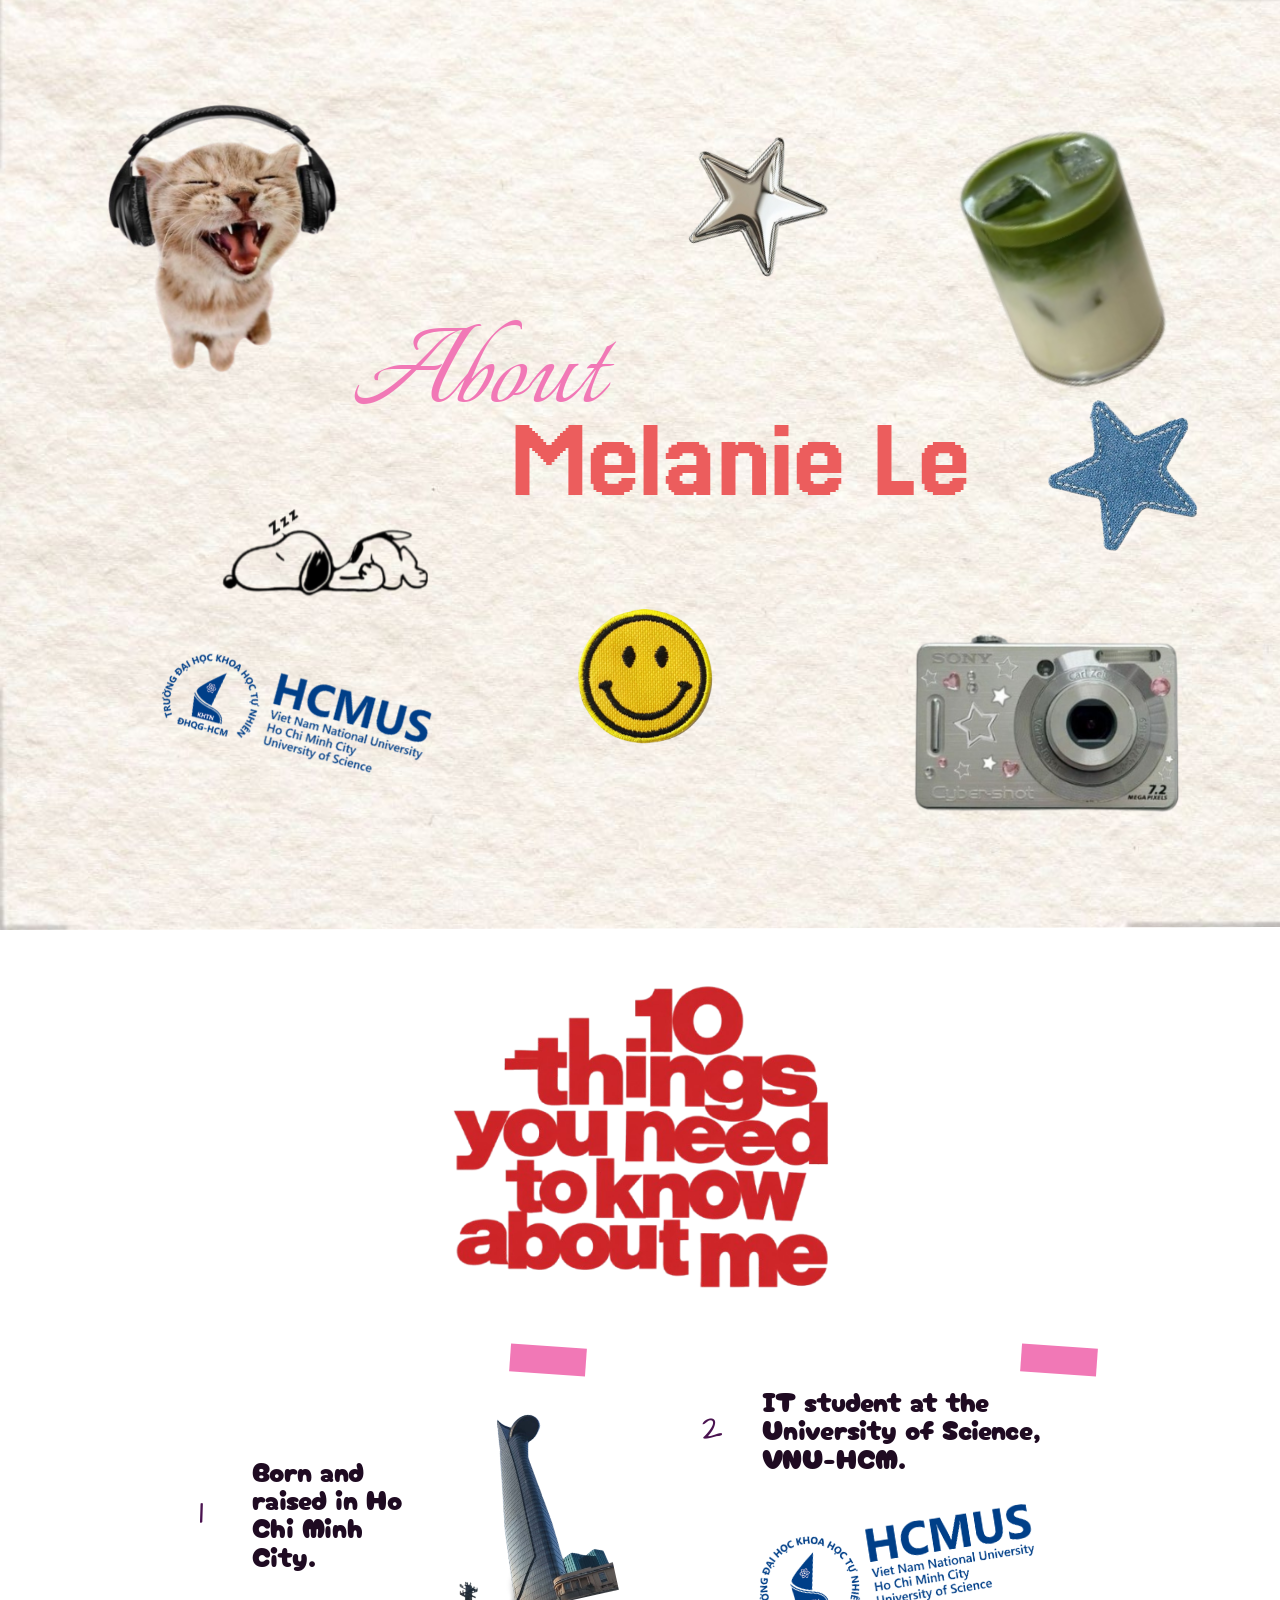
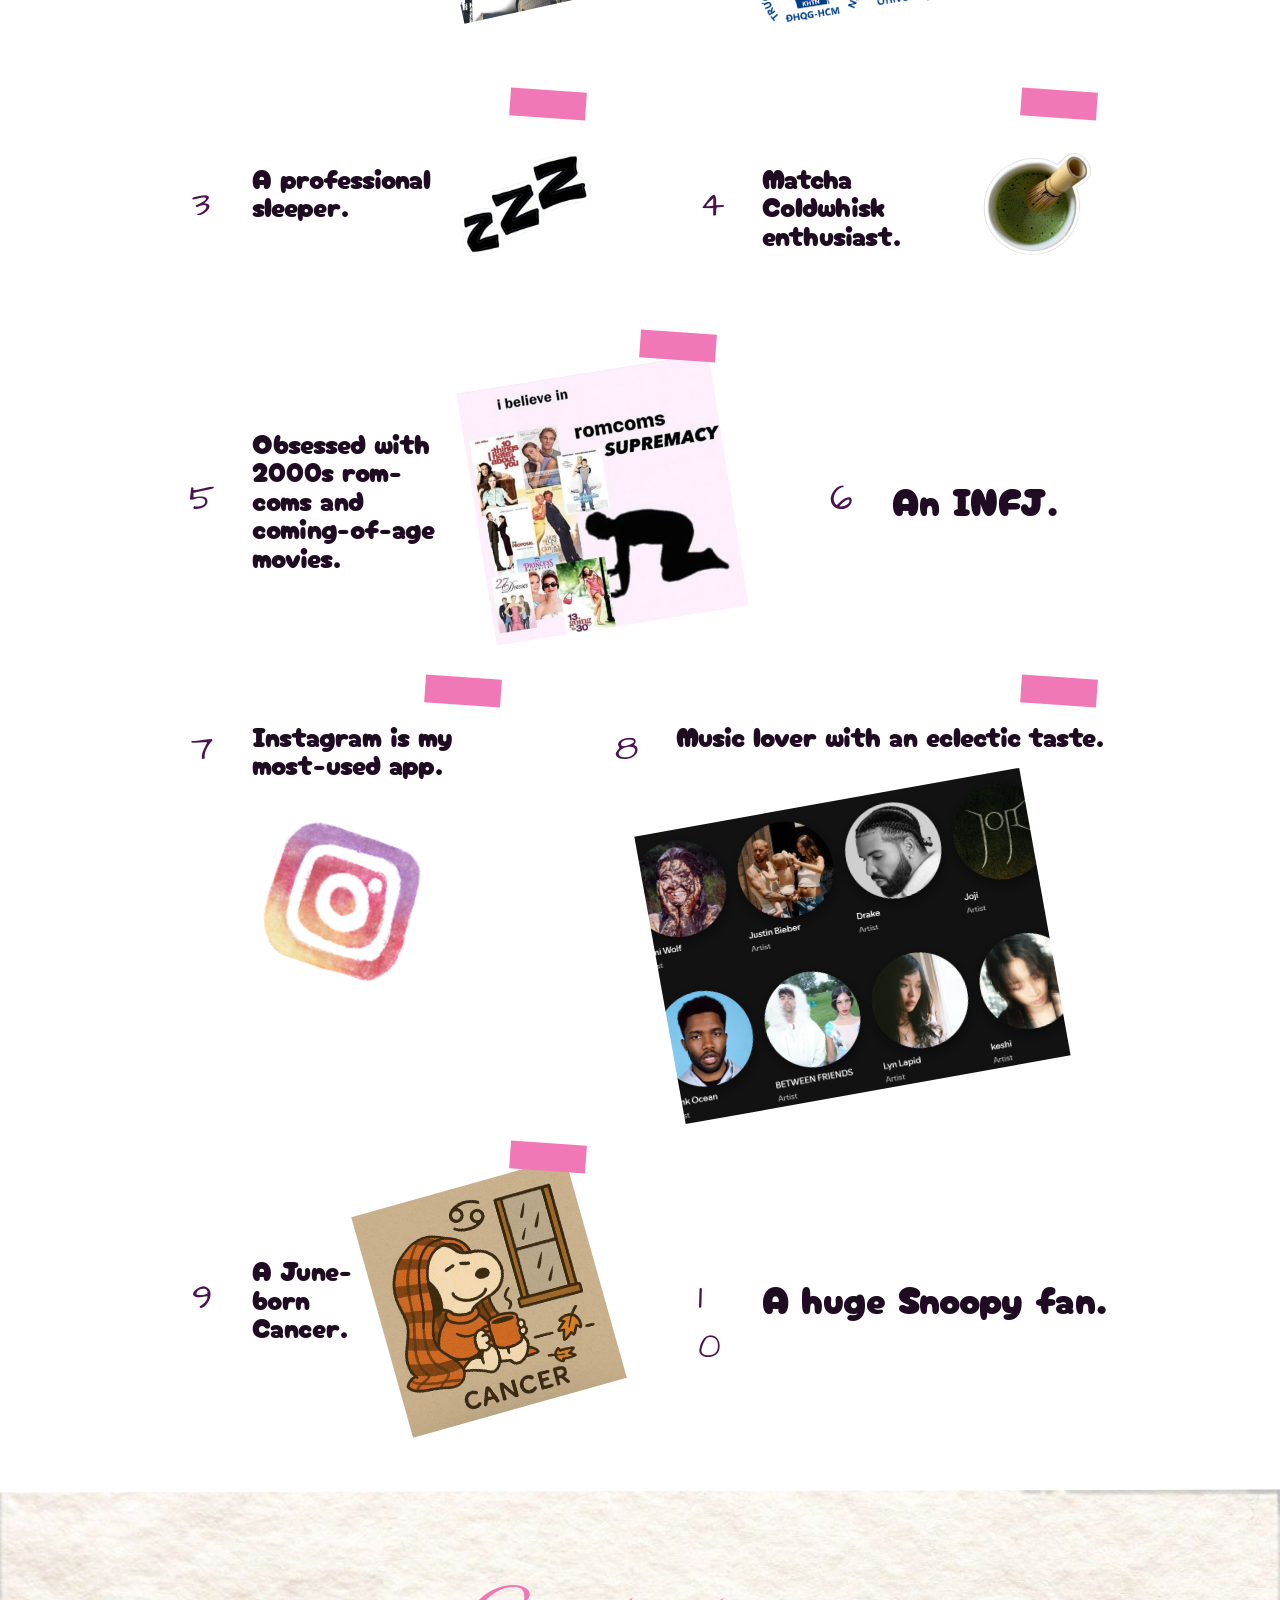
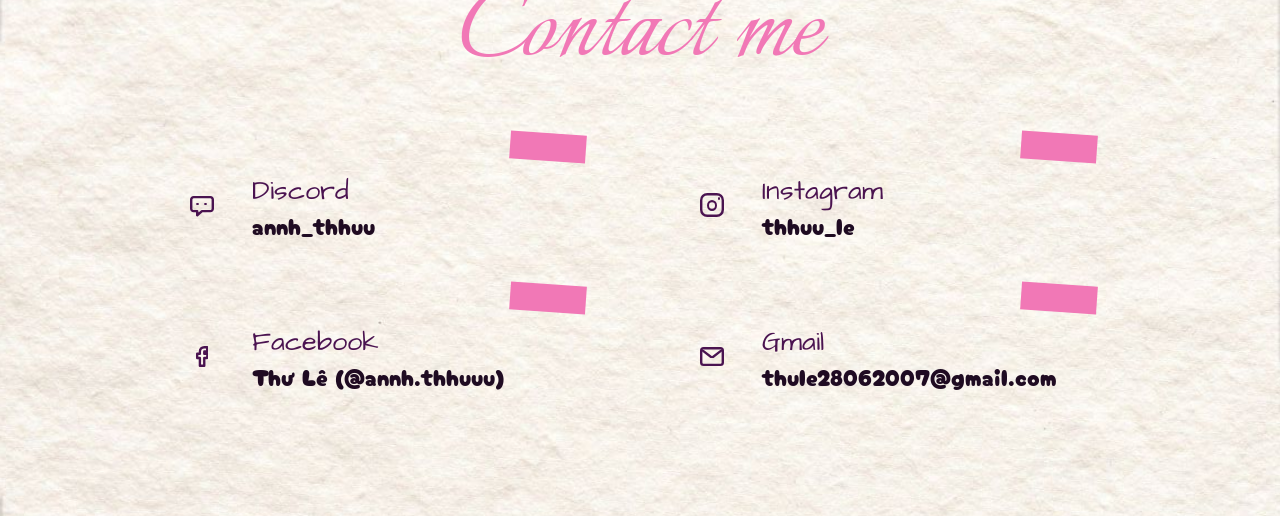
==== thu-le.html @ dcae89fd "effect for first section" ====
<!doctype html>
<html lang="en">
<head>
  <meta charset="utf-8">
  <meta name="viewport" content="width=device-width, initial-scale=1">
  <meta name="description" content="University portfolio of Thư Lê, an IT student at the University of Science, VNU-HCM.">
  <title>Thư Lê — University Portfolio</title>
  <link rel="stylesheet" href="thu-le.css">
</head>
<body>
  <a class="skip" href="#main">Skip to content</a>
  <main class="frame" id="main" aria-label="About Thư Lê">
<div class="bgwrap" style="--x:-2.0;--y:-4.0;--w:1620.72;--h:1031.35;"><div class="bgrot"><div class="bgimg" style="--img:url('TLimages/image-1-2-5.png')"></div></div></div>
<div class="bgwrap" style="--x:-2.0;--y:-4.06;--w:1647.98;--h:1048.7;"><div class="bgrot"><div class="bgimg" style="--img:url('TLimages/image-1-2-5.png')"></div></div></div>
<div class="txt intro" style="--x:396.0;--y:332.0;--w:487.0;--h:198.0;--fs:150.0;--lh:187.5;--color:#F178B6;--ff:'Italianno', cursive;--align:left;--delay:.2s;">About </div>
<div class="txt intro" style="--x:574.0;--y:455.0;--w:571.0;--h:149.0;--fs:128.0;--lh:128.0;--color:#EC5D5D;--ff:'Jersey 25', sans-serif;--align:left;--delay:.9s;">Melanie Le</div>
<img class="pic hero-img" src="TLimages/7848002-1-2-12.png" width="276" height="276" alt="" style="--x:1007.0;--y:101.0;--w:275.84;--h:275.84;--r:-21.31deg;--fx:-424.92;--fy:261.08;--delay:1.8s;">
<img class="pic hero-img" src="TLimages/image-3-2-26.png" width="442" height="422" alt="" style="--x:25.0;--y:56.0;--w:442.0;--h:422.0;--r:0.0deg;--fx:474.0;--fy:233.0;--delay:1.83s;">
<img class="pic hero-img" src="TLimages/image-4-2-32.png" width="481" height="623" alt="" style="--x:960.48;--y:-20.04;--w:481.04;--h:623.34;--r:-20.19deg;--fx:-481.0;--fy:208.37;--delay:1.82s;">
<img class="pic hero-img" src="TLimages/image-5-2-38.png" width="422" height="422" alt="" style="--x:965.0;--y:603.0;--w:422.0;--h:422.0;--r:0.0deg;--fx:-456.0;--fy:-314.0;--delay:1.85s;">
<img class="pic hero-img" src="TLimages/image-6-2-41.png" width="209" height="209" alt="" style="--x:743.0;--y:123.0;--w:209.18;--h:209.18;--r:24.24deg;--fx:-127.59;--fy:272.41;--delay:1.6s;">
<img class="pic hero-img" src="TLimages/image-7-2-50.png" width="242" height="242" alt="" style="--x:1145.0;--y:409.0;--w:242.41;--h:242.41;--r:-23.72deg;--fx:-546.2;--fy:-30.2;--delay:1.85s;">
<img class="pic hero-img" src="TLimages/image-8-2-53.png" width="166" height="166" alt="" style="--x:642.0;--y:677.0;--w:166.0;--h:166.0;--r:0.0deg;--fx:-5.0;--fy:-260.0;--delay:1.56s;">
<img class="pic hero-img" src="TLimages/image-9-3-56.png" width="271" height="481" alt="" style="--x:229.0;--y:392.0;--w:271.0;--h:481.0;--r:0.0deg;--fx:355.5;--fy:-132.5;--delay:1.68s;">
<div class="box" style="--x:0.0;--y:1041.0;--w:1440.0;--h:2436.0;--bg:linear-gradient(rgba(144,173,199,0.2)), url('TLimages/image-1-2-5.png');--br:0"></div>
<img class="pic" src="TLimages/title---10-things-you-need-to-know-about-me-49-380.png" width="440" height="375" alt="10 things about me" style="--x:500.0;--y:1105.0;--w:440.0;--h:375.0;--r:0.0deg;">
<div class="box" style="--x:160.0;--y:1528.0;--w:1120.0;--h:1892.0;--bg:linear-gradient(rgba(255,255,255,1));--br:0"></div>
<div class="box" style="--x:160.0;--y:1528.0;--w:1120.0;--h:347.0;--bg:linear-gradient(rgba(255,255,255,1));--br:0"></div>
<div class="box" style="--x:160.0;--y:1528.0;--w:546.0;--h:347.0;--bg:linear-gradient(rgba(255,255,255,1));--br:28.0"></div>
<div class="box" style="--x:191.0;--y:1665.5;--w:72.0;--h:72.0;--bg:linear-gradient(rgba(241,120,182,1));--br:36.0"></div>
<div class="txt" style="--x:224.0;--y:1673.5;--w:6.0;--h:56.0;--fs:40.0;--lh:55.59;--color:#4A1350;--ff:'Architects Daughter', cursive;--align:left;">1</div>
<div class="txt" style="--x:283.0;--y:1637.5;--w:194.0;--h:128.0;--fs:32.0;--lh:32.0;--color:#1F0B22;--ff:'Cherry Bomb One', sans-serif;--align:left;">Born and raised in Ho Chi Minh City.</div>

<img class="pic" src="TLimages/image-18-49-388.png" width="178" height="217" alt="" style="--x:497.17;--y:1593.14;--w:177.67;--h:216.72;--r:-12.35deg;">
<div class="box" style="--x:574.19;--y:1514.0;--w:85.61;--h:31.8;--bg:#F178B6;--r:4.0deg"></div>
<div class="box" style="--x:734.0;--y:1528.0;--w:546.0;--h:347.0;--bg:linear-gradient(rgba(255,227,241,1));--br:28.0"></div>

<div class="box" style="--x:765.0;--y:1571.0;--w:72.0;--h:72.0;--bg:linear-gradient(rgba(241,120,182,1));--br:36.0"></div>
<div class="txt" style="--x:789.5;--y:1579.0;--w:23.0;--h:56.0;--fs:40.0;--lh:55.59;--color:#4A1350;--ff:'Architects Daughter', cursive;--align:left;">2</div>
<div class="txt" style="--x:857.0;--y:1559.0;--w:392.0;--h:96.0;--fs:32.0;--lh:32.0;--color:#1F0B22;--ff:'Cherry Bomb One', sans-serif;--align:left;">IT student at the University of Science, VNU-HCM.</div>

<img class="pic logo" src="TLimages/hcmus.png" width="314" height="135" alt="" style="--x:850.0;--y:1692.0;--w:314;--h:135;--r:-8.98deg;">
<div class="box" style="--x:1148.19;--y:1514.0;--w:85.61;--h:31.8;--bg:#F178B6;--r:4.0deg"></div>
<div class="box" style="--x:160.0;--y:1915.0;--w:1120.0;--h:232.0;--bg:linear-gradient(rgba(255,255,255,1));--br:0"></div>
<div class="box" style="--x:160.0;--y:1915.0;--w:546.0;--h:232.0;--bg:linear-gradient(rgba(224,238,252,1));--br:28.0"></div>
<div class="box" style="--x:191.0;--y:1995.0;--w:72.0;--h:72.0;--bg:linear-gradient(rgba(241,120,182,1));--br:36.0"></div>
<div class="txt" style="--x:216.5;--y:2003.0;--w:21.0;--h:56.0;--fs:40.0;--lh:55.59;--color:#4A1350;--ff:'Architects Daughter', cursive;--align:left;">3</div>
<div class="txt" style="--x:283.0;--y:1983.0;--w:202.0;--h:96.0;--fs:32.0;--lh:32.0;--color:#1F0B22;--ff:'Cherry Bomb One', sans-serif;--align:left;">A professional sleeper.</div>

<img class="pic" src="TLimages/image-17-49-404.png" width="170" height="170" alt="" style="--x:505.0;--y:1946.0;--w:170.0;--h:170.0;--r:0.0deg;">
<div class="box" style="--x:574.19;--y:1901.0;--w:85.61;--h:31.8;--bg:#F178B6;--r:4.0deg"></div>
<div class="box" style="--x:734.0;--y:1915.0;--w:546.0;--h:232.0;--bg:linear-gradient(rgba(255,255,255,1));--br:28.0"></div>
<div class="box" style="--x:765.0;--y:1995.0;--w:72.0;--h:72.0;--bg:linear-gradient(rgba(241,120,182,1));--br:36.0"></div>
<div class="txt" style="--x:787.0;--y:2003.0;--w:28.0;--h:56.0;--fs:40.0;--lh:55.59;--color:#4A1350;--ff:'Architects Daughter', cursive;--align:left;">4</div>
<div class="txt" style="--x:857.0;--y:1983.0;--w:202.0;--h:96.0;--fs:32.0;--lh:32.0;--color:#1F0B22;--ff:'Cherry Bomb One', sans-serif;--align:left;">Matcha Coldwhisk enthusiast.</div>

<img class="pic" src="TLimages/image-19-49-411.png" width="170" height="170" alt="" style="--x:1079.0;--y:1946.0;--w:170.0;--h:170.0;--r:0.0deg;">
<div class="box" style="--x:1148.19;--y:1901.0;--w:85.61;--h:31.8;--bg:#F178B6;--r:4.0deg"></div>
<div class="box" style="--x:160.0;--y:2187.0;--w:1120.0;--h:349.0;--bg:linear-gradient(rgba(255,255,255,1));--br:0"></div>
<div class="box" style="--x:160.0;--y:2187.0;--w:692.0;--h:349.0;--bg:linear-gradient(rgba(255,227,241,1));--br:28.0"></div>
<div class="box" style="--x:191.0;--y:2325.5;--w:72.0;--h:72.0;--bg:linear-gradient(rgba(241,120,182,1));--br:36.0"></div>
<div class="txt" style="--x:212.5;--y:2333.5;--w:29.0;--h:56.0;--fs:40.0;--lh:55.59;--color:#4A1350;--ff:'Architects Daughter', cursive;--align:left;">5</div>
<div class="txt" style="--x:283.0;--y:2281.5;--w:231.0;--h:160.0;--fs:32.0;--lh:32.0;--color:#1F0B22;--ff:'Cherry Bomb One', sans-serif;--align:left;">Obsessed with 2000s rom-coms and coming-of-age movies.</div>

<img class="pic" src="TLimages/image-20-49-419.png" width="286" height="286" alt="" style="--x:534.29;--y:2218.29;--w:286.42;--h:286.42;--r:-9.11deg;">
<div class="box" style="--x:720.19;--y:2173.0;--w:85.61;--h:31.8;--bg:#F178B6;--r:4.0deg"></div>
<div class="box" style="--x:880.0;--y:2187.0;--w:400.0;--h:349.0;--bg:linear-gradient(rgba(224,238,252,1));--br:28.0"></div>
<div class="box" style="--x:911.0;--y:2325.5;--w:72.0;--h:72.0;--bg:linear-gradient(rgba(241,120,182,1));--br:36.0"></div>
<div class="txt" style="--x:934.0;--y:2333.5;--w:26.0;--h:56.0;--fs:40.0;--lh:55.59;--color:#4A1350;--ff:'Architects Daughter', cursive;--align:left;">6</div>
<div class="txt" style="--x:1003.0;--y:2339.5;--w:246.0;--h:44.0;--fs:44.0;--lh:44.0;--color:#1F0B22;--ff:'Cherry Bomb One', sans-serif;--align:left;">An INFJ.</div>
<div class="box" style="--x:160.0;--y:2576.0;--w:1120.0;--h:484.0;--bg:linear-gradient(rgba(255,255,255,1));--br:0"></div>
<div class="box" style="--x:160.0;--y:2576.0;--w:450.0;--h:484.0;--bg:linear-gradient(rgba(255,255,255,1));--br:28.0"></div>

<div class="box" style="--x:191.0;--y:2607.0;--w:72.0;--h:72.0;--bg:linear-gradient(rgba(241,120,182,1));--br:36.0"></div>
<div class="txt" style="--x:214.5;--y:2615.0;--w:25.0;--h:56.0;--fs:40.0;--lh:55.59;--color:#4A1350;--ff:'Architects Daughter', cursive;--align:left;">7</div>
<div class="txt" style="--x:283.0;--y:2611.0;--w:296.0;--h:64.0;--fs:32.0;--lh:32.0;--color:#1F0B22;--ff:'Cherry Bomb One', sans-serif;--align:left;">Instagram is my most-used app.</div>

<img class="pic" src="TLimages/image-21-49-432.png" width="229" height="229" alt="" style="--x:270.54;--y:2699.04;--w:228.92;--h:228.92;--r:19.06deg;">
<div class="box" style="--x:478.19;--y:2562.0;--w:85.61;--h:31.8;--bg:#F178B6;--r:4.0deg"></div>
<div class="box" style="--x:638.0;--y:2576.0;--w:642.0;--h:484.0;--bg:linear-gradient(rgba(255,227,241,1));--br:28.0"></div>

<div class="box" style="--x:669.0;--y:2607.0;--w:72.0;--h:72.0;--bg:linear-gradient(rgba(241,120,182,1));--br:36.0"></div>
<div class="txt" style="--x:692.0;--y:2615.0;--w:26.0;--h:56.0;--fs:40.0;--lh:55.59;--color:#4A1350;--ff:'Architects Daughter', cursive;--align:left;">8</div>
<div class="txt" style="--x:761.0;--y:2611.0;--w:488.0;--h:64.0;--fs:32.0;--lh:32.0;--color:#1F0B22;--ff:'Cherry Bomb One', sans-serif;--align:left;">Music lover with an eclectic taste.</div>

<img class="pic" src="TLimages/image-22-49-440.png" width="440" height="329" alt="" style="--x:739.01;--y:2699.48;--w:439.98;--h:329.04;--r:-10.13deg;">
<div class="box" style="--x:1148.19;--y:2562.0;--w:85.61;--h:31.8;--bg:#F178B6;--r:4.0deg"></div>
<div class="box" style="--x:160.0;--y:3100.0;--w:1120.0;--h:320.0;--bg:linear-gradient(rgba(255,255,255,1));--br:0"></div>
<div class="box" style="--x:160.0;--y:3100.0;--w:546.0;--h:320.0;--bg:linear-gradient(rgba(224,238,252,1));--br:28.0"></div>
<div class="box" style="--x:191.0;--y:3224.0;--w:72.0;--h:72.0;--bg:linear-gradient(rgba(241,120,182,1));--br:36.0"></div>
<div class="txt" style="--x:215.5;--y:3232.0;--w:23.0;--h:56.0;--fs:40.0;--lh:55.59;--color:#4A1350;--ff:'Architects Daughter', cursive;--align:left;">9</div>
<div class="txt" style="--x:283.0;--y:3212.0;--w:122.0;--h:96.0;--fs:32.0;--lh:32.0;--color:#1F0B22;--ff:'Cherry Bomb One', sans-serif;--align:left;">A June-born Cancer.</div>

<img class="pic" src="TLimages/2aad8738601c6f607a583c31814a8352-1-49-448.png" width="250" height="257" alt="" style="--x:425.18;--y:3131.31;--w:249.64;--h:257.38;--r:-15.68deg;">
<div class="box" style="--x:574.19;--y:3086.0;--w:85.61;--h:31.8;--bg:#F178B6;--r:4.0deg"></div>
<div class="box" style="--x:734.0;--y:3100.0;--w:546.0;--h:320.0;--bg:linear-gradient(rgba(255,255,255,1));--br:28.0"></div>
<div class="box" style="--x:765.0;--y:3224.0;--w:72.0;--h:72.0;--bg:linear-gradient(rgba(241,120,182,1));--br:36.0"></div>
<div class="txt" style="--x:785.5;--y:3232.0;--w:31.0;--h:56.0;--fs:40.0;--lh:55.59;--color:#4A1350;--ff:'Architects Daughter', cursive;--align:left;">10</div>
<div class="txt" style="--x:857.0;--y:3238.0;--w:392.0;--h:44.0;--fs:44.0;--lh:44.0;--color:#1F0B22;--ff:'Cherry Bomb One', sans-serif;--align:left;">A huge Snoopy fan.</div>

<div class="bgwrap" style="--x:-0.0;--y:3477.0;--w:1441.81;--h:917.5;"><div class="bgrot"><div class="bgimg" style="--img:url('TLimages/image-1-2-5.png')"></div></div></div>
<div class="txt" style="--x:514.0;--y:3549.0;--w:412.0;--h:175.0;--fs:140.0;--lh:175.0;--color:#F178B6;--ff:'Italianno', cursive;--align:center;">Contact me</div>


<div class="box" style="--x:160.0;--y:3764.0;--w:546.0;--h:134.0;--bg:linear-gradient(rgba(255,255,255,1));--br:28.0"></div>
<div class="box" style="--x:191.0;--y:3795.0;--w:72.0;--h:72.0;--bg:linear-gradient(rgba(241,120,182,1));--br:36.0"></div>

<img class="pic" src="TLimages/icons/54-9.svg" width="27" height="23" alt="" style="--x:213.5;--y:3820.5;--w:27.0;--h:23.25;">
<img class="pic" src="TLimages/icons/54-10.svg" width="3" height="3" alt="" style="--x:221.0;--y:3828.0;--w:3.0;--h:3.0;">
<img class="pic" src="TLimages/icons/54-11.svg" width="3" height="3" alt="" style="--x:230.0;--y:3828.0;--w:3.0;--h:3.0;">

<div class="txt" style="--x:283.0;--y:3795.0;--w:392.0;--h:42.0;--fs:30.0;--lh:41.69;--color:#4A1350;--ff:'Architects Daughter', cursive;--align:left;">Discord</div>
<div class="txt" style="--x:283.0;--y:3841.0;--w:392.0;--h:26.0;--fs:26.0;--lh:26.0;--color:#1F0B22;--ff:'Cherry Bomb One', sans-serif;--align:left;">annh_thhuu</div>
<div class="box" style="--x:574.19;--y:3750.0;--w:85.61;--h:31.8;--bg:#F178B6;--r:4.0deg"></div>
<div class="box" style="--x:734.0;--y:3764.0;--w:546.0;--h:134.0;--bg:linear-gradient(rgba(224,238,252,1));--br:28.0"></div>
<div class="box" style="--x:765.0;--y:3795.0;--w:72.0;--h:72.0;--bg:linear-gradient(rgba(241,120,182,1));--br:36.0"></div>

<img class="pic" src="TLimages/icons/54-19.svg" width="27" height="27" alt="" style="--x:787.5;--y:3817.5;--w:27.0;--h:27.0;">
<img class="pic" src="TLimages/icons/54-20.svg" width="12" height="12" alt="" style="--x:795.0;--y:3825.0;--w:12.0;--h:12.0;">
<img class="pic" src="TLimages/icons/54-21.svg" width="3" height="3" alt="" style="--x:807.3;--y:3821.7;--w:3.0;--h:3.0;">

<div class="txt" style="--x:857.0;--y:3795.0;--w:392.0;--h:42.0;--fs:30.0;--lh:41.69;--color:#4A1350;--ff:'Architects Daughter', cursive;--align:left;">Instagram</div>
<div class="txt" style="--x:857.0;--y:3841.0;--w:392.0;--h:26.0;--fs:26.0;--lh:26.0;--color:#1F0B22;--ff:'Cherry Bomb One', sans-serif;--align:left;">thhuu_le</div>
<div class="box" style="--x:1148.19;--y:3750.0;--w:85.61;--h:31.8;--bg:#F178B6;--r:4.0deg"></div>

<div class="box" style="--x:160.0;--y:3934.0;--w:546.0;--h:134.0;--bg:linear-gradient(rgba(224,238,252,1));--br:28.0"></div>
<div class="box" style="--x:191.0;--y:3965.0;--w:72.0;--h:72.0;--bg:linear-gradient(rgba(241,120,182,1));--br:36.0"></div>

<img class="pic" src="TLimages/icons/54-30.svg" width="13" height="23" alt="" style="--x:221.0;--y:3989.75;--w:13.2;--h:23.25;">

<div class="txt" style="--x:283.0;--y:3965.0;--w:392.0;--h:42.0;--fs:30.0;--lh:41.69;--color:#4A1350;--ff:'Architects Daughter', cursive;--align:left;">Facebook</div>
<div class="txt" style="--x:283.0;--y:4011.0;--w:392.0;--h:26.0;--fs:26.0;--lh:26.0;--color:#1F0B22;--ff:'Cherry Bomb One', sans-serif;--align:left;">Thư Lê (@annh.thhuuu)</div>
<div class="box" style="--x:574.19;--y:3920.0;--w:85.61;--h:31.8;--bg:#F178B6;--r:4.0deg"></div>
<div class="box" style="--x:734.0;--y:3934.0;--w:546.0;--h:134.0;--bg:linear-gradient(rgba(255,255,255,1));--br:28.0"></div>
<div class="box" style="--x:765.0;--y:3965.0;--w:72.0;--h:72.0;--bg:linear-gradient(rgba(241,120,182,1));--br:36.0"></div>

<img class="pic" src="TLimages/icons/54-38.svg" width="27" height="21" alt="" style="--x:787.5;--y:3990.5;--w:27.0;--h:21.0;">
<img class="pic" src="TLimages/icons/54-39.svg" width="26" height="10" alt="" style="--x:788.25;--y:3993.5;--w:25.5;--h:9.75;">

<div class="txt" style="--x:857.0;--y:3965.0;--w:392.0;--h:42.0;--fs:30.0;--lh:41.69;--color:#4A1350;--ff:'Architects Daughter', cursive;--align:left;">Gmail</div>
<div class="txt" style="--x:857.0;--y:4011.0;--w:392.0;--h:26.0;--fs:26.0;--lh:26.0;--color:#1F0B22;--ff:'Cherry Bomb One', sans-serif;--align:left;">thule28062007@gmail.com</div>
<div class="box" style="--x:1148.19;--y:3920.0;--w:85.61;--h:31.8;--bg:#F178B6;--r:4.0deg"></div>
<img class="pic logo hero-img" src="TLimages/hcmus.png" width="300" height="155" alt="" style="--x:181.22;--y:726.53;--w:300;--h:155;--r:14.81deg;--fx:388.78;--fy:-304.03;--delay:1.79s;">
  </main>
</body>
</html>
---- thu-le.css ----
@font-face { font-family: 'Architects Daughter'; src: url('fonts/ArchitectsDaughter.ttf') format('truetype'); font-display: swap; }
@font-face { font-family: 'Cherry Bomb One'; src: url('fonts/CherryBombOne.ttf') format('truetype'); font-display: swap; }
@font-face { font-family: 'Italianno'; src: url('fonts/Italianno.ttf') format('truetype'); font-display: swap; }
@font-face { font-family: 'Jersey 25'; src: url('fonts/Jersey25.ttf') format('truetype'); font-display: swap; }

:root { --u: 0.0694444cqw; }
* { box-sizing: border-box; margin: 0; padding: 0; }
html, body { overflow-x: hidden; }
body { background: #ddd; }

.frame {
  container-type: inline-size;
  position: relative;
  width: min(100%, 1440px);
  aspect-ratio: 1440 / 4180;
  margin-inline: auto;
  background: #fff;
  overflow: hidden;
}
.box, .txt, .pic, .bgwrap { position: absolute; left: calc(var(--x)*var(--u)); top: calc(var(--y)*var(--u)); width: calc(var(--w)*var(--u)); height: calc(var(--h)*var(--u)); }
.box { background: var(--bg); background-size: cover; background-position: center; border-radius: calc(var(--br,0)*var(--u)); transform: rotate(var(--r,0deg)); }
.pic { display: block; object-fit: cover; transform: rotate(var(--r,0deg)); }
.logo { object-fit: contain; }
.intro { animation: intro-in .8s ease-out both; animation-delay: var(--delay,0s); }
.hero-img { animation: star-out .9s cubic-bezier(.2,.7,.3,1) both; animation-delay: var(--delay,0s); }
@keyframes intro-in {
  from { opacity: 0; transform: translateY(calc(24*var(--u))); }
  to { opacity: 1; transform: translateY(0); }
}
@keyframes star-out {
  from { opacity: 0; transform: translate(calc(var(--fx)*var(--u)), calc(var(--fy)*var(--u))) scale(.15) rotate(var(--r,0deg)); }
  to { opacity: 1; transform: translate(0,0) scale(1) rotate(var(--r,0deg)); }
}
@media (prefers-reduced-motion: reduce) {
  .intro, .hero-img { animation: none; opacity: 1; transform: rotate(var(--r,0deg)); }
}
.txt {
  font-family: var(--ff); font-size: calc(var(--fs)*var(--u)); line-height: calc(var(--lh)*var(--u));
  color: var(--color); text-align: var(--align); white-space: pre-wrap; overflow-wrap: break-word;
}
.bgwrap { display: flex; align-items: center; justify-content: center; }
.bgwrap > .bgrot { flex: none; width: calc(var(--h)*var(--u)); height: calc(var(--w)*var(--u)); transform: rotate(89.87deg); }
.bgimg { width: 100%; height: 100%; background-image: var(--img); background-size: cover; background-position: center; }
.skip { position: absolute; left: -9999px; }
.skip:focus { left: 8px; top: 8px; z-index: 9; background: #fff; padding: 8px; }
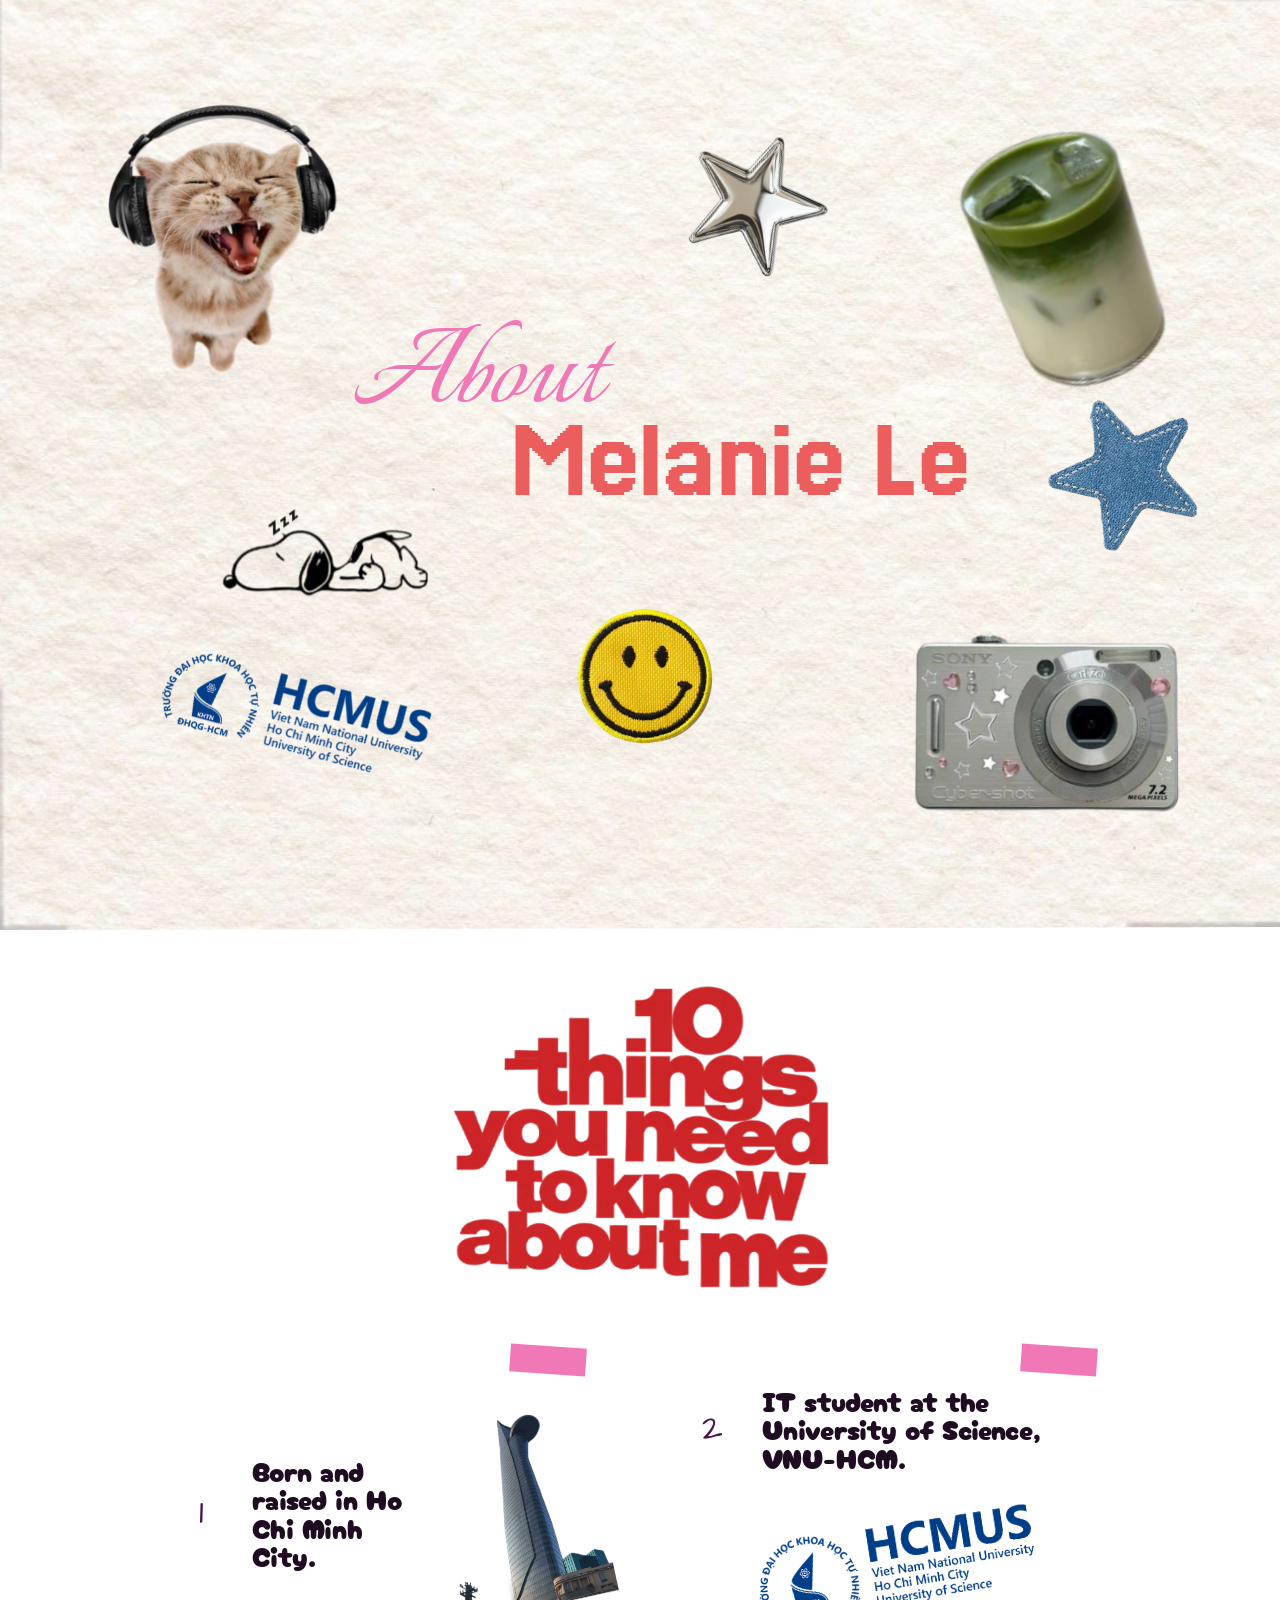
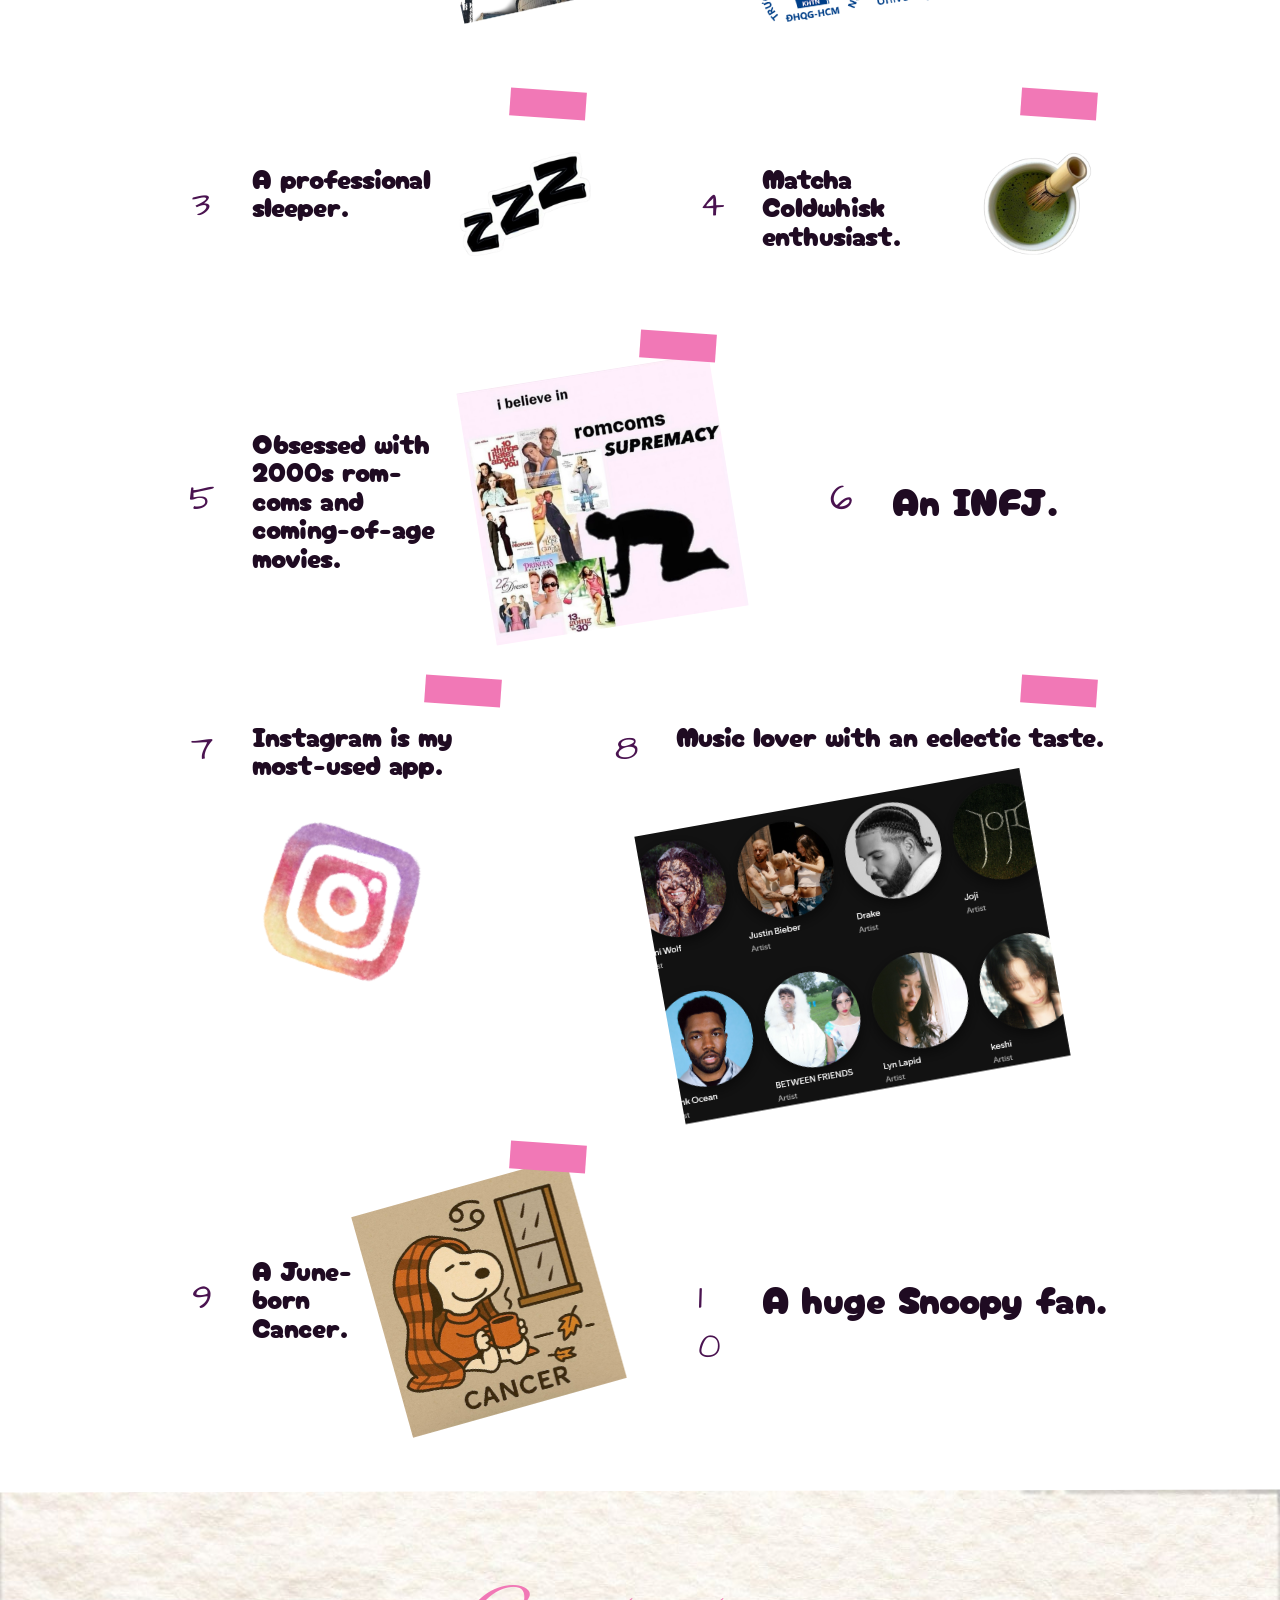
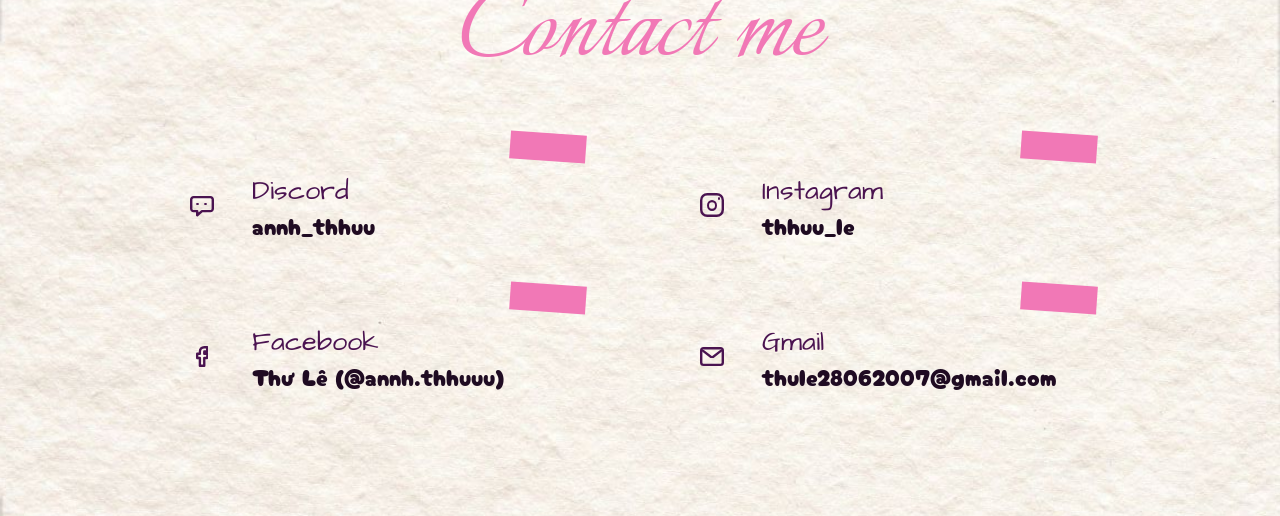
==== commit 455bbb46: "add effect for facts section" ====
--- a/thu-le.html
+++ b/thu-le.html
@@ -22,125 +22,150 @@
 <img class="pic hero-img" src="TLimages/image-7-2-50.png" width="242" height="242" alt="" style="--x:1145.0;--y:409.0;--w:242.41;--h:242.41;--r:-23.72deg;--fx:-546.2;--fy:-30.2;--delay:1.85s;">
 <img class="pic hero-img" src="TLimages/image-8-2-53.png" width="166" height="166" alt="" style="--x:642.0;--y:677.0;--w:166.0;--h:166.0;--r:0.0deg;--fx:-5.0;--fy:-260.0;--delay:1.56s;">
 <img class="pic hero-img" src="TLimages/image-9-3-56.png" width="271" height="481" alt="" style="--x:229.0;--y:392.0;--w:271.0;--h:481.0;--r:0.0deg;--fx:355.5;--fy:-132.5;--delay:1.68s;">
-<div class="box" style="--x:0.0;--y:1041.0;--w:1440.0;--h:2436.0;--bg:linear-gradient(rgba(144,173,199,0.2)), url('TLimages/image-1-2-5.png');--br:0"></div>
-<img class="pic" src="TLimages/title---10-things-you-need-to-know-about-me-49-380.png" width="440" height="375" alt="10 things about me" style="--x:500.0;--y:1105.0;--w:440.0;--h:375.0;--r:0.0deg;">
-<div class="box" style="--x:160.0;--y:1528.0;--w:1120.0;--h:1892.0;--bg:linear-gradient(rgba(255,255,255,1));--br:0"></div>
-<div class="box" style="--x:160.0;--y:1528.0;--w:1120.0;--h:347.0;--bg:linear-gradient(rgba(255,255,255,1));--br:0"></div>
-<div class="box" style="--x:160.0;--y:1528.0;--w:546.0;--h:347.0;--bg:linear-gradient(rgba(255,255,255,1));--br:28.0"></div>
-<div class="box" style="--x:191.0;--y:1665.5;--w:72.0;--h:72.0;--bg:linear-gradient(rgba(241,120,182,1));--br:36.0"></div>
-<div class="txt" style="--x:224.0;--y:1673.5;--w:6.0;--h:56.0;--fs:40.0;--lh:55.59;--color:#4A1350;--ff:'Architects Daughter', cursive;--align:left;">1</div>
-<div class="txt" style="--x:283.0;--y:1637.5;--w:194.0;--h:128.0;--fs:32.0;--lh:32.0;--color:#1F0B22;--ff:'Cherry Bomb One', sans-serif;--align:left;">Born and raised in Ho Chi Minh City.</div>
+<div class="box" style="--x:0.0;--y:1041.0;--w:1440.0;--h:2436.0;--bg:linear-gradient(rgba(144,173,199,0.2)), url('TLimages/image-1-2-5.png');--br:0;"></div>
+<img class="pic reveal-title" src="TLimages/title---10-things-you-need-to-know-about-me-49-380.png" width="440" height="375" alt="10 things about me" style="--x:500.0;--y:1105.0;--w:440.0;--h:375.0;--r:0.0deg;">
+<div class="box" style="--x:160.0;--y:1528.0;--w:1120.0;--h:1892.0;--bg:linear-gradient(rgba(255,255,255,1));--br:0;"></div>
+<div class="box" style="--x:160.0;--y:1528.0;--w:1120.0;--h:347.0;--bg:linear-gradient(rgba(255,255,255,1));--br:0;"></div>
+<div class="box card-part" data-ci="1" data-anchor="1" style="--x:160.0;--y:1528.0;--w:546.0;--h:347.0;--bg:linear-gradient(rgba(255,255,255,1));--br:28.0;--ci:1;"></div>
+<div class="box card-part" data-ci="1" style="--x:191.0;--y:1665.5;--w:72.0;--h:72.0;--bg:linear-gradient(rgba(241,120,182,1));--br:36.0;--ci:1;"></div>
+<div class="txt card-part" data-ci="1" style="--x:224.0;--y:1673.5;--w:6.0;--h:56.0;--fs:40.0;--lh:55.59;--color:#4A1350;--ff:'Architects Daughter', cursive;--align:left;--ci:1;">1</div>
+<div class="txt card-part" data-ci="1" style="--x:283.0;--y:1637.5;--w:194.0;--h:128.0;--fs:32.0;--lh:32.0;--color:#1F0B22;--ff:'Cherry Bomb One', cursive;--align:left;--ci:1;">Born and raised in Ho Chi Minh City.</div>
 
-<img class="pic" src="TLimages/image-18-49-388.png" width="178" height="217" alt="" style="--x:497.17;--y:1593.14;--w:177.67;--h:216.72;--r:-12.35deg;">
-<div class="box" style="--x:574.19;--y:1514.0;--w:85.61;--h:31.8;--bg:#F178B6;--r:4.0deg"></div>
-<div class="box" style="--x:734.0;--y:1528.0;--w:546.0;--h:347.0;--bg:linear-gradient(rgba(255,227,241,1));--br:28.0"></div>
+<img class="pic card-part" data-ci="1" src="TLimages/image-18-49-388.png" width="178" height="217" alt="" style="--x:497.17;--y:1593.14;--w:177.67;--h:216.72;--r:-12.35deg;--ci:1;">
+<div class="box card-part" data-ci="1" style="--x:574.19;--y:1514.0;--w:85.61;--h:31.8;--bg:#F178B6;--r:4.0deg;--ci:1;"></div>
+<div class="box card-part" data-ci="2" data-anchor="2" style="--x:734.0;--y:1528.0;--w:546.0;--h:347.0;--bg:linear-gradient(rgba(255,227,241,1));--br:28.0;--ci:2;"></div>
 
-<div class="box" style="--x:765.0;--y:1571.0;--w:72.0;--h:72.0;--bg:linear-gradient(rgba(241,120,182,1));--br:36.0"></div>
-<div class="txt" style="--x:789.5;--y:1579.0;--w:23.0;--h:56.0;--fs:40.0;--lh:55.59;--color:#4A1350;--ff:'Architects Daughter', cursive;--align:left;">2</div>
-<div class="txt" style="--x:857.0;--y:1559.0;--w:392.0;--h:96.0;--fs:32.0;--lh:32.0;--color:#1F0B22;--ff:'Cherry Bomb One', sans-serif;--align:left;">IT student at the University of Science, VNU-HCM.</div>
+<div class="box card-part" data-ci="2" style="--x:765.0;--y:1571.0;--w:72.0;--h:72.0;--bg:linear-gradient(rgba(241,120,182,1));--br:36.0;--ci:2;"></div>
+<div class="txt card-part" data-ci="2" style="--x:789.5;--y:1579.0;--w:23.0;--h:56.0;--fs:40.0;--lh:55.59;--color:#4A1350;--ff:'Architects Daughter', cursive;--align:left;--ci:2;">2</div>
+<div class="txt card-part" data-ci="2" style="--x:857.0;--y:1559.0;--w:392.0;--h:96.0;--fs:32.0;--lh:32.0;--color:#1F0B22;--ff:'Cherry Bomb One', cursive;--align:left;--ci:2;">IT student at the University of Science, VNU-HCM.</div>
 
-<img class="pic logo" src="TLimages/hcmus.png" width="314" height="135" alt="" style="--x:850.0;--y:1692.0;--w:314;--h:135;--r:-8.98deg;">
-<div class="box" style="--x:1148.19;--y:1514.0;--w:85.61;--h:31.8;--bg:#F178B6;--r:4.0deg"></div>
-<div class="box" style="--x:160.0;--y:1915.0;--w:1120.0;--h:232.0;--bg:linear-gradient(rgba(255,255,255,1));--br:0"></div>
-<div class="box" style="--x:160.0;--y:1915.0;--w:546.0;--h:232.0;--bg:linear-gradient(rgba(224,238,252,1));--br:28.0"></div>
-<div class="box" style="--x:191.0;--y:1995.0;--w:72.0;--h:72.0;--bg:linear-gradient(rgba(241,120,182,1));--br:36.0"></div>
-<div class="txt" style="--x:216.5;--y:2003.0;--w:21.0;--h:56.0;--fs:40.0;--lh:55.59;--color:#4A1350;--ff:'Architects Daughter', cursive;--align:left;">3</div>
-<div class="txt" style="--x:283.0;--y:1983.0;--w:202.0;--h:96.0;--fs:32.0;--lh:32.0;--color:#1F0B22;--ff:'Cherry Bomb One', sans-serif;--align:left;">A professional sleeper.</div>
+<img class="pic logo card-part" data-ci="2" src="TLimages/hcmus.png" width="314" height="135" alt="" style="--x:850.0;--y:1692.0;--w:314;--h:135;--r:-8.98deg;--ci:2;">
+<div class="box card-part" data-ci="2" style="--x:1148.19;--y:1514.0;--w:85.61;--h:31.8;--bg:#F178B6;--r:4.0deg;--ci:2;"></div>
+<div class="box" style="--x:160.0;--y:1915.0;--w:1120.0;--h:232.0;--bg:linear-gradient(rgba(255,255,255,1));--br:0;"></div>
+<div class="box card-part" data-ci="3" data-anchor="3" style="--x:160.0;--y:1915.0;--w:546.0;--h:232.0;--bg:linear-gradient(rgba(224,238,252,1));--br:28.0;--ci:3;"></div>
+<div class="box card-part" data-ci="3" style="--x:191.0;--y:1995.0;--w:72.0;--h:72.0;--bg:linear-gradient(rgba(241,120,182,1));--br:36.0;--ci:3;"></div>
+<div class="txt card-part" data-ci="3" style="--x:216.5;--y:2003.0;--w:21.0;--h:56.0;--fs:40.0;--lh:55.59;--color:#4A1350;--ff:'Architects Daughter', cursive;--align:left;--ci:3;">3</div>
+<div class="txt card-part" data-ci="3" style="--x:283.0;--y:1983.0;--w:202.0;--h:96.0;--fs:32.0;--lh:32.0;--color:#1F0B22;--ff:'Cherry Bomb One', cursive;--align:left;--ci:3;">A professional sleeper.</div>
 
-<img class="pic" src="TLimages/image-17-49-404.png" width="170" height="170" alt="" style="--x:505.0;--y:1946.0;--w:170.0;--h:170.0;--r:0.0deg;">
-<div class="box" style="--x:574.19;--y:1901.0;--w:85.61;--h:31.8;--bg:#F178B6;--r:4.0deg"></div>
-<div class="box" style="--x:734.0;--y:1915.0;--w:546.0;--h:232.0;--bg:linear-gradient(rgba(255,255,255,1));--br:28.0"></div>
-<div class="box" style="--x:765.0;--y:1995.0;--w:72.0;--h:72.0;--bg:linear-gradient(rgba(241,120,182,1));--br:36.0"></div>
-<div class="txt" style="--x:787.0;--y:2003.0;--w:28.0;--h:56.0;--fs:40.0;--lh:55.59;--color:#4A1350;--ff:'Architects Daughter', cursive;--align:left;">4</div>
-<div class="txt" style="--x:857.0;--y:1983.0;--w:202.0;--h:96.0;--fs:32.0;--lh:32.0;--color:#1F0B22;--ff:'Cherry Bomb One', sans-serif;--align:left;">Matcha Coldwhisk enthusiast.</div>
+<img class="pic card-part" data-ci="3" src="TLimages/image-17-49-404.png" width="170" height="170" alt="" style="--x:505.0;--y:1946.0;--w:170.0;--h:170.0;--r:0.0deg;--ci:3;">
+<div class="box card-part" data-ci="3" style="--x:574.19;--y:1901.0;--w:85.61;--h:31.8;--bg:#F178B6;--r:4.0deg;--ci:3;"></div>
+<div class="box card-part" data-ci="4" data-anchor="4" style="--x:734.0;--y:1915.0;--w:546.0;--h:232.0;--bg:linear-gradient(rgba(255,255,255,1));--br:28.0;--ci:4;"></div>
+<div class="box card-part" data-ci="4" style="--x:765.0;--y:1995.0;--w:72.0;--h:72.0;--bg:linear-gradient(rgba(241,120,182,1));--br:36.0;--ci:4;"></div>
+<div class="txt card-part" data-ci="4" style="--x:787.0;--y:2003.0;--w:28.0;--h:56.0;--fs:40.0;--lh:55.59;--color:#4A1350;--ff:'Architects Daughter', cursive;--align:left;--ci:4;">4</div>
+<div class="txt card-part" data-ci="4" style="--x:857.0;--y:1983.0;--w:202.0;--h:96.0;--fs:32.0;--lh:32.0;--color:#1F0B22;--ff:'Cherry Bomb One', cursive;--align:left;--ci:4;">Matcha Coldwhisk enthusiast.</div>
 
-<img class="pic" src="TLimages/image-19-49-411.png" width="170" height="170" alt="" style="--x:1079.0;--y:1946.0;--w:170.0;--h:170.0;--r:0.0deg;">
-<div class="box" style="--x:1148.19;--y:1901.0;--w:85.61;--h:31.8;--bg:#F178B6;--r:4.0deg"></div>
-<div class="box" style="--x:160.0;--y:2187.0;--w:1120.0;--h:349.0;--bg:linear-gradient(rgba(255,255,255,1));--br:0"></div>
-<div class="box" style="--x:160.0;--y:2187.0;--w:692.0;--h:349.0;--bg:linear-gradient(rgba(255,227,241,1));--br:28.0"></div>
-<div class="box" style="--x:191.0;--y:2325.5;--w:72.0;--h:72.0;--bg:linear-gradient(rgba(241,120,182,1));--br:36.0"></div>
-<div class="txt" style="--x:212.5;--y:2333.5;--w:29.0;--h:56.0;--fs:40.0;--lh:55.59;--color:#4A1350;--ff:'Architects Daughter', cursive;--align:left;">5</div>
-<div class="txt" style="--x:283.0;--y:2281.5;--w:231.0;--h:160.0;--fs:32.0;--lh:32.0;--color:#1F0B22;--ff:'Cherry Bomb One', sans-serif;--align:left;">Obsessed with 2000s rom-coms and coming-of-age movies.</div>
+<img class="pic card-part" data-ci="4" src="TLimages/image-19-49-411.png" width="170" height="170" alt="" style="--x:1079.0;--y:1946.0;--w:170.0;--h:170.0;--r:0.0deg;--ci:4;">
+<div class="box card-part" data-ci="4" style="--x:1148.19;--y:1901.0;--w:85.61;--h:31.8;--bg:#F178B6;--r:4.0deg;--ci:4;"></div>
+<div class="box" style="--x:160.0;--y:2187.0;--w:1120.0;--h:349.0;--bg:linear-gradient(rgba(255,255,255,1));--br:0;"></div>
+<div class="box card-part" data-ci="5" data-anchor="5" style="--x:160.0;--y:2187.0;--w:692.0;--h:349.0;--bg:linear-gradient(rgba(255,227,241,1));--br:28.0;--ci:5;"></div>
+<div class="box card-part" data-ci="5" style="--x:191.0;--y:2325.5;--w:72.0;--h:72.0;--bg:linear-gradient(rgba(241,120,182,1));--br:36.0;--ci:5;"></div>
+<div class="txt card-part" data-ci="5" style="--x:212.5;--y:2333.5;--w:29.0;--h:56.0;--fs:40.0;--lh:55.59;--color:#4A1350;--ff:'Architects Daughter', cursive;--align:left;--ci:5;">5</div>
+<div class="txt card-part" data-ci="5" style="--x:283.0;--y:2281.5;--w:231.0;--h:160.0;--fs:32.0;--lh:32.0;--color:#1F0B22;--ff:'Cherry Bomb One', cursive;--align:left;--ci:5;">Obsessed with 2000s rom-coms and coming-of-age movies.</div>
 
-<img class="pic" src="TLimages/image-20-49-419.png" width="286" height="286" alt="" style="--x:534.29;--y:2218.29;--w:286.42;--h:286.42;--r:-9.11deg;">
-<div class="box" style="--x:720.19;--y:2173.0;--w:85.61;--h:31.8;--bg:#F178B6;--r:4.0deg"></div>
-<div class="box" style="--x:880.0;--y:2187.0;--w:400.0;--h:349.0;--bg:linear-gradient(rgba(224,238,252,1));--br:28.0"></div>
-<div class="box" style="--x:911.0;--y:2325.5;--w:72.0;--h:72.0;--bg:linear-gradient(rgba(241,120,182,1));--br:36.0"></div>
-<div class="txt" style="--x:934.0;--y:2333.5;--w:26.0;--h:56.0;--fs:40.0;--lh:55.59;--color:#4A1350;--ff:'Architects Daughter', cursive;--align:left;">6</div>
-<div class="txt" style="--x:1003.0;--y:2339.5;--w:246.0;--h:44.0;--fs:44.0;--lh:44.0;--color:#1F0B22;--ff:'Cherry Bomb One', sans-serif;--align:left;">An INFJ.</div>
-<div class="box" style="--x:160.0;--y:2576.0;--w:1120.0;--h:484.0;--bg:linear-gradient(rgba(255,255,255,1));--br:0"></div>
-<div class="box" style="--x:160.0;--y:2576.0;--w:450.0;--h:484.0;--bg:linear-gradient(rgba(255,255,255,1));--br:28.0"></div>
+<img class="pic card-part" data-ci="5" src="TLimages/image-20-49-419.png" width="286" height="286" alt="" style="--x:534.29;--y:2218.29;--w:286.42;--h:286.42;--r:-9.11deg;--ci:5;">
+<div class="box card-part" data-ci="5" style="--x:720.19;--y:2173.0;--w:85.61;--h:31.8;--bg:#F178B6;--r:4.0deg;--ci:5;"></div>
+<div class="box card-part" data-ci="6" data-anchor="6" style="--x:880.0;--y:2187.0;--w:400.0;--h:349.0;--bg:linear-gradient(rgba(224,238,252,1));--br:28.0;--ci:6;"></div>
+<div class="box card-part" data-ci="6" style="--x:911.0;--y:2325.5;--w:72.0;--h:72.0;--bg:linear-gradient(rgba(241,120,182,1));--br:36.0;--ci:6;"></div>
+<div class="txt card-part" data-ci="6" style="--x:934.0;--y:2333.5;--w:26.0;--h:56.0;--fs:40.0;--lh:55.59;--color:#4A1350;--ff:'Architects Daughter', cursive;--align:left;--ci:6;">6</div>
+<div class="txt card-part" data-ci="6" style="--x:1003.0;--y:2339.5;--w:246.0;--h:44.0;--fs:44.0;--lh:44.0;--color:#1F0B22;--ff:'Cherry Bomb One', cursive;--align:left;--ci:6;">An INFJ.</div>
+<div class="box" style="--x:160.0;--y:2576.0;--w:1120.0;--h:484.0;--bg:linear-gradient(rgba(255,255,255,1));--br:0;"></div>
+<div class="box card-part" data-ci="7" data-anchor="7" style="--x:160.0;--y:2576.0;--w:450.0;--h:484.0;--bg:linear-gradient(rgba(255,255,255,1));--br:28.0;--ci:7;"></div>
 
-<div class="box" style="--x:191.0;--y:2607.0;--w:72.0;--h:72.0;--bg:linear-gradient(rgba(241,120,182,1));--br:36.0"></div>
-<div class="txt" style="--x:214.5;--y:2615.0;--w:25.0;--h:56.0;--fs:40.0;--lh:55.59;--color:#4A1350;--ff:'Architects Daughter', cursive;--align:left;">7</div>
-<div class="txt" style="--x:283.0;--y:2611.0;--w:296.0;--h:64.0;--fs:32.0;--lh:32.0;--color:#1F0B22;--ff:'Cherry Bomb One', sans-serif;--align:left;">Instagram is my most-used app.</div>
+<div class="box card-part" data-ci="7" style="--x:191.0;--y:2607.0;--w:72.0;--h:72.0;--bg:linear-gradient(rgba(241,120,182,1));--br:36.0;--ci:7;"></div>
+<div class="txt card-part" data-ci="7" style="--x:214.5;--y:2615.0;--w:25.0;--h:56.0;--fs:40.0;--lh:55.59;--color:#4A1350;--ff:'Architects Daughter', cursive;--align:left;--ci:7;">7</div>
+<div class="txt card-part" data-ci="7" style="--x:283.0;--y:2611.0;--w:296.0;--h:64.0;--fs:32.0;--lh:32.0;--color:#1F0B22;--ff:'Cherry Bomb One', cursive;--align:left;--ci:7;">Instagram is my most-used app.</div>
 
-<img class="pic" src="TLimages/image-21-49-432.png" width="229" height="229" alt="" style="--x:270.54;--y:2699.04;--w:228.92;--h:228.92;--r:19.06deg;">
-<div class="box" style="--x:478.19;--y:2562.0;--w:85.61;--h:31.8;--bg:#F178B6;--r:4.0deg"></div>
-<div class="box" style="--x:638.0;--y:2576.0;--w:642.0;--h:484.0;--bg:linear-gradient(rgba(255,227,241,1));--br:28.0"></div>
+<img class="pic card-part" data-ci="7" src="TLimages/image-21-49-432.png" width="229" height="229" alt="" style="--x:270.54;--y:2699.04;--w:228.92;--h:228.92;--r:19.06deg;--ci:7;">
+<div class="box card-part" data-ci="7" style="--x:478.19;--y:2562.0;--w:85.61;--h:31.8;--bg:#F178B6;--r:4.0deg;--ci:7;"></div>
+<div class="box card-part" data-ci="8" data-anchor="8" style="--x:638.0;--y:2576.0;--w:642.0;--h:484.0;--bg:linear-gradient(rgba(255,227,241,1));--br:28.0;--ci:8;"></div>
 
-<div class="box" style="--x:669.0;--y:2607.0;--w:72.0;--h:72.0;--bg:linear-gradient(rgba(241,120,182,1));--br:36.0"></div>
-<div class="txt" style="--x:692.0;--y:2615.0;--w:26.0;--h:56.0;--fs:40.0;--lh:55.59;--color:#4A1350;--ff:'Architects Daughter', cursive;--align:left;">8</div>
-<div class="txt" style="--x:761.0;--y:2611.0;--w:488.0;--h:64.0;--fs:32.0;--lh:32.0;--color:#1F0B22;--ff:'Cherry Bomb One', sans-serif;--align:left;">Music lover with an eclectic taste.</div>
+<div class="box card-part" data-ci="8" style="--x:669.0;--y:2607.0;--w:72.0;--h:72.0;--bg:linear-gradient(rgba(241,120,182,1));--br:36.0;--ci:8;"></div>
+<div class="txt card-part" data-ci="8" style="--x:692.0;--y:2615.0;--w:26.0;--h:56.0;--fs:40.0;--lh:55.59;--color:#4A1350;--ff:'Architects Daughter', cursive;--align:left;--ci:8;">8</div>
+<div class="txt card-part" data-ci="8" style="--x:761.0;--y:2611.0;--w:488.0;--h:64.0;--fs:32.0;--lh:32.0;--color:#1F0B22;--ff:'Cherry Bomb One', cursive;--align:left;--ci:8;">Music lover with an eclectic taste.</div>
 
-<img class="pic" src="TLimages/image-22-49-440.png" width="440" height="329" alt="" style="--x:739.01;--y:2699.48;--w:439.98;--h:329.04;--r:-10.13deg;">
-<div class="box" style="--x:1148.19;--y:2562.0;--w:85.61;--h:31.8;--bg:#F178B6;--r:4.0deg"></div>
-<div class="box" style="--x:160.0;--y:3100.0;--w:1120.0;--h:320.0;--bg:linear-gradient(rgba(255,255,255,1));--br:0"></div>
-<div class="box" style="--x:160.0;--y:3100.0;--w:546.0;--h:320.0;--bg:linear-gradient(rgba(224,238,252,1));--br:28.0"></div>
-<div class="box" style="--x:191.0;--y:3224.0;--w:72.0;--h:72.0;--bg:linear-gradient(rgba(241,120,182,1));--br:36.0"></div>
-<div class="txt" style="--x:215.5;--y:3232.0;--w:23.0;--h:56.0;--fs:40.0;--lh:55.59;--color:#4A1350;--ff:'Architects Daughter', cursive;--align:left;">9</div>
-<div class="txt" style="--x:283.0;--y:3212.0;--w:122.0;--h:96.0;--fs:32.0;--lh:32.0;--color:#1F0B22;--ff:'Cherry Bomb One', sans-serif;--align:left;">A June-born Cancer.</div>
+<img class="pic card-part" data-ci="8" src="TLimages/image-22-49-440.png" width="440" height="329" alt="" style="--x:739.01;--y:2699.48;--w:439.98;--h:329.04;--r:-10.13deg;--ci:8;">
+<div class="box card-part" data-ci="8" style="--x:1148.19;--y:2562.0;--w:85.61;--h:31.8;--bg:#F178B6;--r:4.0deg;--ci:8;"></div>
+<div class="box" style="--x:160.0;--y:3100.0;--w:1120.0;--h:320.0;--bg:linear-gradient(rgba(255,255,255,1));--br:0;"></div>
+<div class="box card-part" data-ci="9" data-anchor="9" style="--x:160.0;--y:3100.0;--w:546.0;--h:320.0;--bg:linear-gradient(rgba(224,238,252,1));--br:28.0;--ci:9;"></div>
+<div class="box card-part" data-ci="9" style="--x:191.0;--y:3224.0;--w:72.0;--h:72.0;--bg:linear-gradient(rgba(241,120,182,1));--br:36.0;--ci:9;"></div>
+<div class="txt card-part" data-ci="9" style="--x:215.5;--y:3232.0;--w:23.0;--h:56.0;--fs:40.0;--lh:55.59;--color:#4A1350;--ff:'Architects Daughter', cursive;--align:left;--ci:9;">9</div>
+<div class="txt card-part" data-ci="9" style="--x:283.0;--y:3212.0;--w:122.0;--h:96.0;--fs:32.0;--lh:32.0;--color:#1F0B22;--ff:'Cherry Bomb One', cursive;--align:left;--ci:9;">A June-born Cancer.</div>
 
-<img class="pic" src="TLimages/2aad8738601c6f607a583c31814a8352-1-49-448.png" width="250" height="257" alt="" style="--x:425.18;--y:3131.31;--w:249.64;--h:257.38;--r:-15.68deg;">
-<div class="box" style="--x:574.19;--y:3086.0;--w:85.61;--h:31.8;--bg:#F178B6;--r:4.0deg"></div>
-<div class="box" style="--x:734.0;--y:3100.0;--w:546.0;--h:320.0;--bg:linear-gradient(rgba(255,255,255,1));--br:28.0"></div>
-<div class="box" style="--x:765.0;--y:3224.0;--w:72.0;--h:72.0;--bg:linear-gradient(rgba(241,120,182,1));--br:36.0"></div>
-<div class="txt" style="--x:785.5;--y:3232.0;--w:31.0;--h:56.0;--fs:40.0;--lh:55.59;--color:#4A1350;--ff:'Architects Daughter', cursive;--align:left;">10</div>
-<div class="txt" style="--x:857.0;--y:3238.0;--w:392.0;--h:44.0;--fs:44.0;--lh:44.0;--color:#1F0B22;--ff:'Cherry Bomb One', sans-serif;--align:left;">A huge Snoopy fan.</div>
+<img class="pic card-part" data-ci="9" src="TLimages/2aad8738601c6f607a583c31814a8352-1-49-448.png" width="250" height="257" alt="" style="--x:425.18;--y:3131.31;--w:249.64;--h:257.38;--r:-15.68deg;--ci:9;">
+<div class="box card-part" data-ci="9" style="--x:574.19;--y:3086.0;--w:85.61;--h:31.8;--bg:#F178B6;--r:4.0deg;--ci:9;"></div>
+<div class="box card-part" data-ci="10" data-anchor="10" style="--x:734.0;--y:3100.0;--w:546.0;--h:320.0;--bg:linear-gradient(rgba(255,255,255,1));--br:28.0;--ci:10;"></div>
+<div class="box card-part" data-ci="10" style="--x:765.0;--y:3224.0;--w:72.0;--h:72.0;--bg:linear-gradient(rgba(241,120,182,1));--br:36.0;--ci:10;"></div>
+<div class="txt card-part" data-ci="10" style="--x:785.5;--y:3232.0;--w:31.0;--h:56.0;--fs:40.0;--lh:55.59;--color:#4A1350;--ff:'Architects Daughter', cursive;--align:left;--ci:10;">10</div>
+<div class="txt card-part" data-ci="10" style="--x:857.0;--y:3238.0;--w:392.0;--h:44.0;--fs:44.0;--lh:44.0;--color:#1F0B22;--ff:'Cherry Bomb One', cursive;--align:left;--ci:10;">A huge Snoopy fan.</div>
 
 <div class="bgwrap" style="--x:-0.0;--y:3477.0;--w:1441.81;--h:917.5;"><div class="bgrot"><div class="bgimg" style="--img:url('TLimages/image-1-2-5.png')"></div></div></div>
 <div class="txt" style="--x:514.0;--y:3549.0;--w:412.0;--h:175.0;--fs:140.0;--lh:175.0;--color:#F178B6;--ff:'Italianno', cursive;--align:center;">Contact me</div>
 
 
-<div class="box" style="--x:160.0;--y:3764.0;--w:546.0;--h:134.0;--bg:linear-gradient(rgba(255,255,255,1));--br:28.0"></div>
-<div class="box" style="--x:191.0;--y:3795.0;--w:72.0;--h:72.0;--bg:linear-gradient(rgba(241,120,182,1));--br:36.0"></div>
+<div class="box" style="--x:160.0;--y:3764.0;--w:546.0;--h:134.0;--bg:linear-gradient(rgba(255,255,255,1));--br:28.0;"></div>
+<div class="box" style="--x:191.0;--y:3795.0;--w:72.0;--h:72.0;--bg:linear-gradient(rgba(241,120,182,1));--br:36.0;"></div>
 
 <img class="pic" src="TLimages/icons/54-9.svg" width="27" height="23" alt="" style="--x:213.5;--y:3820.5;--w:27.0;--h:23.25;">
 <img class="pic" src="TLimages/icons/54-10.svg" width="3" height="3" alt="" style="--x:221.0;--y:3828.0;--w:3.0;--h:3.0;">
 <img class="pic" src="TLimages/icons/54-11.svg" width="3" height="3" alt="" style="--x:230.0;--y:3828.0;--w:3.0;--h:3.0;">
 
 <div class="txt" style="--x:283.0;--y:3795.0;--w:392.0;--h:42.0;--fs:30.0;--lh:41.69;--color:#4A1350;--ff:'Architects Daughter', cursive;--align:left;">Discord</div>
-<div class="txt" style="--x:283.0;--y:3841.0;--w:392.0;--h:26.0;--fs:26.0;--lh:26.0;--color:#1F0B22;--ff:'Cherry Bomb One', sans-serif;--align:left;">annh_thhuu</div>
-<div class="box" style="--x:574.19;--y:3750.0;--w:85.61;--h:31.8;--bg:#F178B6;--r:4.0deg"></div>
-<div class="box" style="--x:734.0;--y:3764.0;--w:546.0;--h:134.0;--bg:linear-gradient(rgba(224,238,252,1));--br:28.0"></div>
-<div class="box" style="--x:765.0;--y:3795.0;--w:72.0;--h:72.0;--bg:linear-gradient(rgba(241,120,182,1));--br:36.0"></div>
+<div class="txt" style="--x:283.0;--y:3841.0;--w:392.0;--h:26.0;--fs:26.0;--lh:26.0;--color:#1F0B22;--ff:'Cherry Bomb One', cursive;--align:left;">annh_thhuu</div>
+<div class="box" style="--x:574.19;--y:3750.0;--w:85.61;--h:31.8;--bg:#F178B6;--r:4.0deg;"></div>
+<div class="box" style="--x:734.0;--y:3764.0;--w:546.0;--h:134.0;--bg:linear-gradient(rgba(224,238,252,1));--br:28.0;"></div>
+<div class="box" style="--x:765.0;--y:3795.0;--w:72.0;--h:72.0;--bg:linear-gradient(rgba(241,120,182,1));--br:36.0;"></div>
 
 <img class="pic" src="TLimages/icons/54-19.svg" width="27" height="27" alt="" style="--x:787.5;--y:3817.5;--w:27.0;--h:27.0;">
 <img class="pic" src="TLimages/icons/54-20.svg" width="12" height="12" alt="" style="--x:795.0;--y:3825.0;--w:12.0;--h:12.0;">
 <img class="pic" src="TLimages/icons/54-21.svg" width="3" height="3" alt="" style="--x:807.3;--y:3821.7;--w:3.0;--h:3.0;">
 
 <div class="txt" style="--x:857.0;--y:3795.0;--w:392.0;--h:42.0;--fs:30.0;--lh:41.69;--color:#4A1350;--ff:'Architects Daughter', cursive;--align:left;">Instagram</div>
-<div class="txt" style="--x:857.0;--y:3841.0;--w:392.0;--h:26.0;--fs:26.0;--lh:26.0;--color:#1F0B22;--ff:'Cherry Bomb One', sans-serif;--align:left;">thhuu_le</div>
-<div class="box" style="--x:1148.19;--y:3750.0;--w:85.61;--h:31.8;--bg:#F178B6;--r:4.0deg"></div>
+<div class="txt" style="--x:857.0;--y:3841.0;--w:392.0;--h:26.0;--fs:26.0;--lh:26.0;--color:#1F0B22;--ff:'Cherry Bomb One', cursive;--align:left;">thhuu_le</div>
+<div class="box" style="--x:1148.19;--y:3750.0;--w:85.61;--h:31.8;--bg:#F178B6;--r:4.0deg;"></div>
 
-<div class="box" style="--x:160.0;--y:3934.0;--w:546.0;--h:134.0;--bg:linear-gradient(rgba(224,238,252,1));--br:28.0"></div>
-<div class="box" style="--x:191.0;--y:3965.0;--w:72.0;--h:72.0;--bg:linear-gradient(rgba(241,120,182,1));--br:36.0"></div>
+<div class="box" style="--x:160.0;--y:3934.0;--w:546.0;--h:134.0;--bg:linear-gradient(rgba(224,238,252,1));--br:28.0;"></div>
+<div class="box" style="--x:191.0;--y:3965.0;--w:72.0;--h:72.0;--bg:linear-gradient(rgba(241,120,182,1));--br:36.0;"></div>
 
 <img class="pic" src="TLimages/icons/54-30.svg" width="13" height="23" alt="" style="--x:221.0;--y:3989.75;--w:13.2;--h:23.25;">
 
 <div class="txt" style="--x:283.0;--y:3965.0;--w:392.0;--h:42.0;--fs:30.0;--lh:41.69;--color:#4A1350;--ff:'Architects Daughter', cursive;--align:left;">Facebook</div>
-<div class="txt" style="--x:283.0;--y:4011.0;--w:392.0;--h:26.0;--fs:26.0;--lh:26.0;--color:#1F0B22;--ff:'Cherry Bomb One', sans-serif;--align:left;">Thư Lê (@annh.thhuuu)</div>
-<div class="box" style="--x:574.19;--y:3920.0;--w:85.61;--h:31.8;--bg:#F178B6;--r:4.0deg"></div>
-<div class="box" style="--x:734.0;--y:3934.0;--w:546.0;--h:134.0;--bg:linear-gradient(rgba(255,255,255,1));--br:28.0"></div>
-<div class="box" style="--x:765.0;--y:3965.0;--w:72.0;--h:72.0;--bg:linear-gradient(rgba(241,120,182,1));--br:36.0"></div>
+<div class="txt" style="--x:283.0;--y:4011.0;--w:392.0;--h:26.0;--fs:26.0;--lh:26.0;--color:#1F0B22;--ff:'Cherry Bomb One', cursive;--align:left;">Thư Lê (@annh.thhuuu)</div>
+<div class="box" style="--x:574.19;--y:3920.0;--w:85.61;--h:31.8;--bg:#F178B6;--r:4.0deg;"></div>
+<div class="box" style="--x:734.0;--y:3934.0;--w:546.0;--h:134.0;--bg:linear-gradient(rgba(255,255,255,1));--br:28.0;"></div>
+<div class="box" style="--x:765.0;--y:3965.0;--w:72.0;--h:72.0;--bg:linear-gradient(rgba(241,120,182,1));--br:36.0;"></div>
 
 <img class="pic" src="TLimages/icons/54-38.svg" width="27" height="21" alt="" style="--x:787.5;--y:3990.5;--w:27.0;--h:21.0;">
 <img class="pic" src="TLimages/icons/54-39.svg" width="26" height="10" alt="" style="--x:788.25;--y:3993.5;--w:25.5;--h:9.75;">
 
 <div class="txt" style="--x:857.0;--y:3965.0;--w:392.0;--h:42.0;--fs:30.0;--lh:41.69;--color:#4A1350;--ff:'Architects Daughter', cursive;--align:left;">Gmail</div>
-<div class="txt" style="--x:857.0;--y:4011.0;--w:392.0;--h:26.0;--fs:26.0;--lh:26.0;--color:#1F0B22;--ff:'Cherry Bomb One', sans-serif;--align:left;">thule28062007@gmail.com</div>
-<div class="box" style="--x:1148.19;--y:3920.0;--w:85.61;--h:31.8;--bg:#F178B6;--r:4.0deg"></div>
+<div class="txt" style="--x:857.0;--y:4011.0;--w:392.0;--h:26.0;--fs:26.0;--lh:26.0;--color:#1F0B22;--ff:'Cherry Bomb One', cursive;--align:left;">thule28062007@gmail.com</div>
+<div class="box" style="--x:1148.19;--y:3920.0;--w:85.61;--h:31.8;--bg:#F178B6;--r:4.0deg;"></div>
 <img class="pic logo hero-img" src="TLimages/hcmus.png" width="300" height="155" alt="" style="--x:181.22;--y:726.53;--w:300;--h:155;--r:14.81deg;--fx:388.78;--fy:-304.03;--delay:1.79s;">
   </main>
+  <script>
+    (function () {
+      var title = document.querySelector('.reveal-title');
+      var anchors = [].slice.call(document.querySelectorAll('[data-anchor]'));
+      function showCard(ci) {
+        [].forEach.call(document.querySelectorAll('[data-ci="' + ci + '"]'), function (el) { el.classList.add('in'); });
+      }
+      if (!('IntersectionObserver' in window)) {
+        if (title) title.classList.add('in');
+        anchors.forEach(function (a) { showCard(a.getAttribute('data-anchor')); });
+        return;
+      }
+      var io = new IntersectionObserver(function (entries) {
+        entries.forEach(function (e) {
+          if (!e.isIntersecting) return;
+          var target = e.target;
+          if (target === title) title.classList.add('in');
+          if (target.hasAttribute('data-anchor')) showCard(target.getAttribute('data-anchor'));
+          io.unobserve(target);
+        });
+      }, { threshold: 0.25 });
+      if (title) io.observe(title);
+      anchors.forEach(function (a) { io.observe(a); });
+    })();
+  </script>
 </body>
 </html>
--- a/thu-le.css
+++ b/thu-le.css
@@ -31,8 +31,20 @@
   from { opacity: 0; transform: translate(calc(var(--fx)*var(--u)), calc(var(--fy)*var(--u))) scale(.15) rotate(var(--r,0deg)); }
   to { opacity: 1; transform: translate(0,0) scale(1) rotate(var(--r,0deg)); }
 }
+.reveal-title { opacity: 0; transform: translateY(calc(24*var(--u))); }
+.card-part { opacity: 0; transform: translateY(calc(28*var(--u))) scale(.96) rotate(var(--r,0deg)); }
+.reveal-title.in { animation: ten-title-in .6s ease-out forwards; }
+.card-part.in { animation: ten-card-in .5s cubic-bezier(.2,.7,.3,1) forwards; }
+@keyframes ten-title-in {
+  from { opacity: 0; transform: translateY(calc(24*var(--u))); }
+  to { opacity: 1; transform: translateY(0); }
+}
+@keyframes ten-card-in {
+  from { opacity: 0; transform: translateY(calc(28*var(--u))) scale(.96) rotate(var(--r,0deg)); }
+  to { opacity: 1; transform: translateY(0) scale(1) rotate(var(--r,0deg)); }
+}
 @media (prefers-reduced-motion: reduce) {
-  .intro, .hero-img { animation: none; opacity: 1; transform: rotate(var(--r,0deg)); }
+  .intro, .hero-img, .reveal-title, .card-part { animation: none; opacity: 1; transform: rotate(var(--r,0deg)); }
 }
 .txt {
   font-family: var(--ff); font-size: calc(var(--fs)*var(--u)); line-height: calc(var(--lh)*var(--u));
